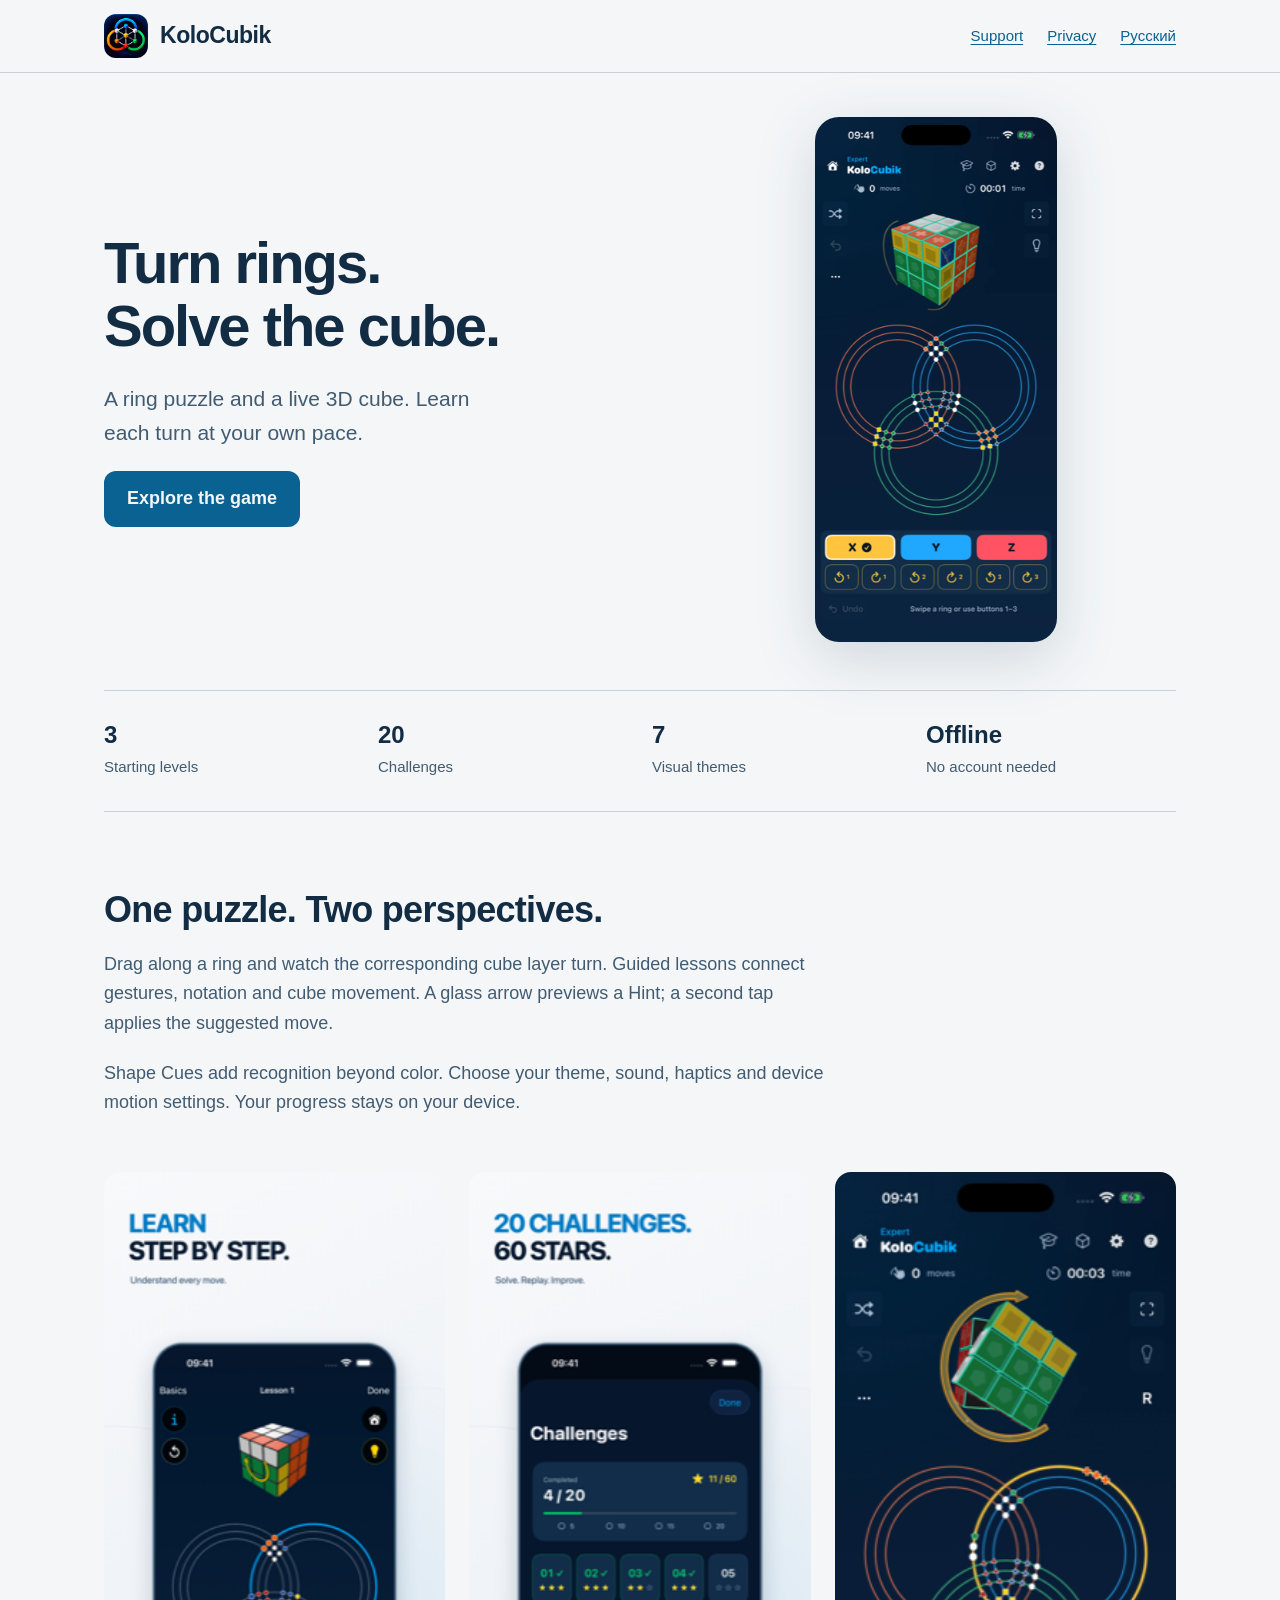
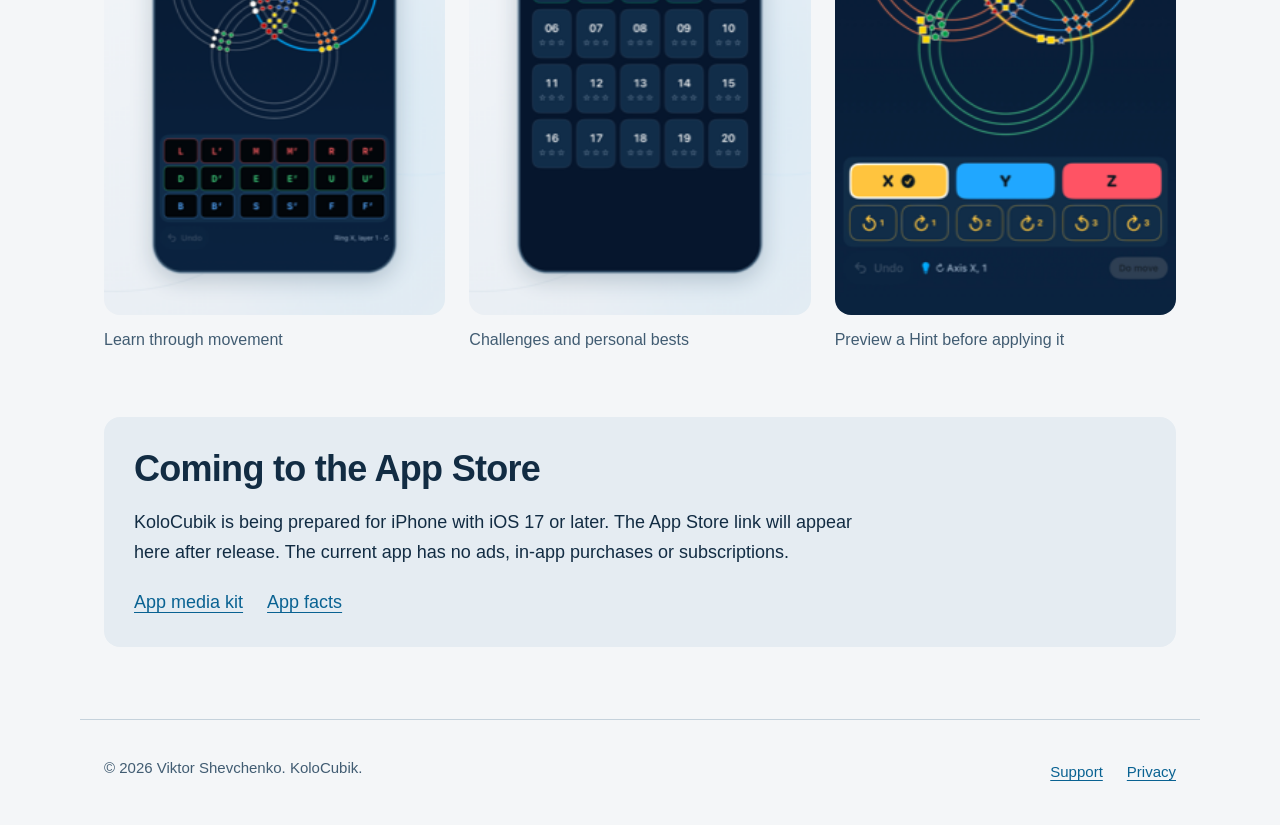
==== index.html @ f6a45437 "Publish bilingual KoloCubik product, support and privacy website" ====
<!doctype html><html lang="en"><head><meta charset="utf-8"><meta name="viewport" content="width=device-width,initial-scale=1"><meta name="description" content="A ring puzzle and a live 3D cube. Learn each turn at your own pace."><meta property="og:title" content="KoloCubik"><meta property="og:description" content="A ring puzzle and a live 3D cube. Learn each turn at your own pace."><meta property="og:image" content="https://victorshev1989-lab.github.io/KoloCubik-site/assets/app-icon.png"><meta property="og:type" content="website"><link rel="canonical" href="https://victorshev1989-lab.github.io/KoloCubik-site/"><title>KoloCubik | Turn rings. Solve the cube.</title><link rel="icon" href="assets/app-icon.png"><link rel="stylesheet" href="site.css"></head><body><a class="skip" href="#content">Skip to content</a><header><div class="top"><a class="brand" href="index.html"><img src="assets/app-icon.png" alt="" width="44" height="44">KoloCubik</a><nav aria-label="Navigation"><a href="support.html">Support</a><a href="privacy.html">Privacy</a><a href="ru/index.html" lang="ru">Русский</a></nav></div></header><main class="landing" id="content"><section class="hero"><div><h1>Turn rings. Solve the cube.</h1><p>A ring puzzle and a live 3D cube. Learn each turn at your own pace.</p><a class="button" href="#explore">Explore the game</a></div><figure><img src="assets/game.png" width="660" height="1434" fetchpriority="high" alt="Actual gameplay showing the 3D cube and synchronized rings"></figure></section><section class="overview" aria-label="App highlights"><p><strong>3</strong>Starting levels</p><p><strong>20</strong>Challenges</p><p><strong>7</strong>Visual themes</p><p><strong>Offline</strong>No account needed</p></section><section class="story" id="explore"><h2>One puzzle. Two perspectives.</h2><p>Drag along a ring and watch the corresponding cube layer turn. Guided lessons connect gestures, notation and cube movement. A glass arrow previews a Hint; a second tap applies the suggested move.</p><p>Shape Cues add recognition beyond color. Choose your theme, sound, haptics and device motion settings. Your progress stays on your device.</p></section><section class="gallery" aria-label="App screenshots"><figure><img src="assets/learn.png" loading="lazy" width="520" height="1130" alt="Learn through movement"><figcaption>Learn through movement</figcaption></figure><figure><img src="assets/challenges.png" loading="lazy" width="520" height="1130" alt="Challenges and personal bests"><figcaption>Challenges and personal bests</figcaption></figure><figure><img src="assets/themes.png" loading="lazy" width="520" height="1130" alt="Preview a Hint before applying it"><figcaption>Preview a Hint before applying it</figcaption></figure></section><section class="release"><h2>Coming to the App Store</h2><p>KoloCubik is being prepared for iPhone with iOS 17 or later. The App Store link will appear here after release. The current app has no ads, in-app purchases or subscriptions.</p><div class="downloads"><a href="media/KoloCubik-AppStore-Materials.zip" download>App media kit</a><a href="media/FACTS.txt">App facts</a></div></section></main><footer><p>© 2026 Viktor Shevchenko. KoloCubik.</p><div class="footer-links"><a href="support.html">Support</a><a href="privacy.html">Privacy</a></div></footer></body></html>
---- site.css ----
:root{color-scheme:light dark;--paper:#f4f6f8;--ink:#122c43;--muted:#415c72;--blue:#096292;--line:#c5d2dc;--panel:#e5ecf2}*{box-sizing:border-box}body{margin:0;background:var(--paper);color:var(--ink);font:18px/1.65 -apple-system,BlinkMacSystemFont,"Segoe UI",sans-serif}a{color:var(--blue);text-underline-offset:.22em;overflow-wrap:anywhere}a:hover{text-decoration-thickness:2px}a:focus-visible,summary:focus-visible{outline:3px solid var(--blue);outline-offset:5px}.skip{position:absolute;top:-100px;left:24px;background:var(--paper);padding:12px;z-index:2}.skip:focus{top:12px}header{border-bottom:1px solid var(--line)}.top{max-width:1120px;margin:auto;padding:12px 24px;display:flex;align-items:center;justify-content:space-between;gap:16px;min-height:72px}.brand{display:flex;align-items:center;gap:12px;text-decoration:none;color:var(--ink);font-size:23px;font-weight:650;letter-spacing:-.02em}.brand img{width:44px;height:44px;border-radius:12px}nav{display:flex;gap:24px;flex-wrap:wrap}nav a{min-height:44px;display:inline-flex;align-items:center;font-size:15px}main{max-width:820px;padding:56px 24px 72px;margin:auto}.landing{max-width:1120px;padding-top:0}h1{font-size:clamp(36px,5.5vw,58px);line-height:1.08;letter-spacing:-.035em;margin:0 0 24px;text-wrap:balance}h2{font-size:clamp(27px,3vw,36px);line-height:1.2;letter-spacing:-.02em;margin:42px 0 18px}h3{font-size:23px;line-height:1.25}p{margin:12px 0 20px}.intro{font-size:21px;line-height:1.5;color:var(--muted)}.meta{color:var(--muted);font-size:16px}.contact{padding:24px 0;border-block:1px solid var(--line)}.contact h2{margin-top:0}details{border-bottom:1px solid var(--line);padding:16px 0}summary{cursor:pointer;font-size:20px;font-weight:600;min-height:44px}details p{color:var(--muted)}.hero{min-height:610px;display:grid;grid-template-columns:1.1fr 1fr;align-items:center;gap:64px;padding:44px 0 48px}.hero p{max-width:400px;font-size:21px;color:var(--muted)}.hero figure{margin:0;display:flex;justify-content:center}.hero img{height:auto;width:242px;max-height:525px;object-fit:contain;border-radius:24px;filter:drop-shadow(0 16px 28px #1c40552b)}.button{display:inline-flex;align-items:center;justify-content:center;background:var(--blue);color:#f4f6f8;text-decoration:none;padding:13px 23px;min-height:48px;border-radius:12px;font-weight:600;white-space:nowrap}.button:active{transform:translateY(1px)}.overview{display:grid;grid-template-columns:repeat(4,1fr);gap:24px;padding:24px 0 32px;border-block:1px solid var(--line)}.overview p{margin:0;font-size:15px;color:var(--muted)}.overview strong{font-size:24px;display:block;color:var(--ink)}.story{max-width:720px;padding:34px 0}.story p{color:var(--muted)}.gallery{display:grid;grid-template-columns:repeat(3,1fr);gap:24px}.gallery figure{margin:0}.gallery img{width:100%;height:auto;border-radius:16px;display:block}.gallery figcaption{font-size:16px;color:var(--muted);margin:12px 0}.release{margin-top:52px;padding:30px;background:var(--panel);border-radius:16px}.release h2{margin-top:0}.release p{max-width:720px}.downloads{display:flex;gap:24px;flex-wrap:wrap}footer{max-width:1120px;margin:auto;border-top:1px solid var(--line);padding:24px;display:flex;justify-content:space-between;gap:20px;flex-wrap:wrap;font-size:15px;color:var(--muted)}footer a{min-height:44px;display:inline-flex;align-items:center}.footer-links{display:flex;gap:24px}@media(prefers-color-scheme:dark){:root{--paper:#0b1a2a;--ink:#e8f0f5;--muted:#b2c4d2;--blue:#79caff;--line:#345065;--panel:#172c3e}.button{color:#102d43}.hero img{filter:drop-shadow(0 16px 28px #020c1766)}}@media(max-width:767px){.top{padding:12px 20px;flex-wrap:wrap;gap:8px}.brand{font-size:21px}nav{gap:18px}main{padding:36px 20px 48px}.landing{padding-top:0}.hero{min-height:auto;grid-template-columns:1fr;gap:28px;padding-top:36px}.hero img{width:200px;max-height:none}.hero p{font-size:19px}.overview{grid-template-columns:1fr 1fr;gap:18px}.gallery{grid-template-columns:1fr;max-width:380px;margin:auto;gap:28px}.release{padding:24px}.intro{font-size:19px}footer{padding:24px 20px}.contact a{overflow-wrap:anywhere}}@media(prefers-reduced-motion:reduce){*{scroll-behavior:auto!important;transition:none!important;animation:none!important}}@media print{header,footer,.skip{display:none}body{background:white;color:black}main{padding:0;max-width:none}}
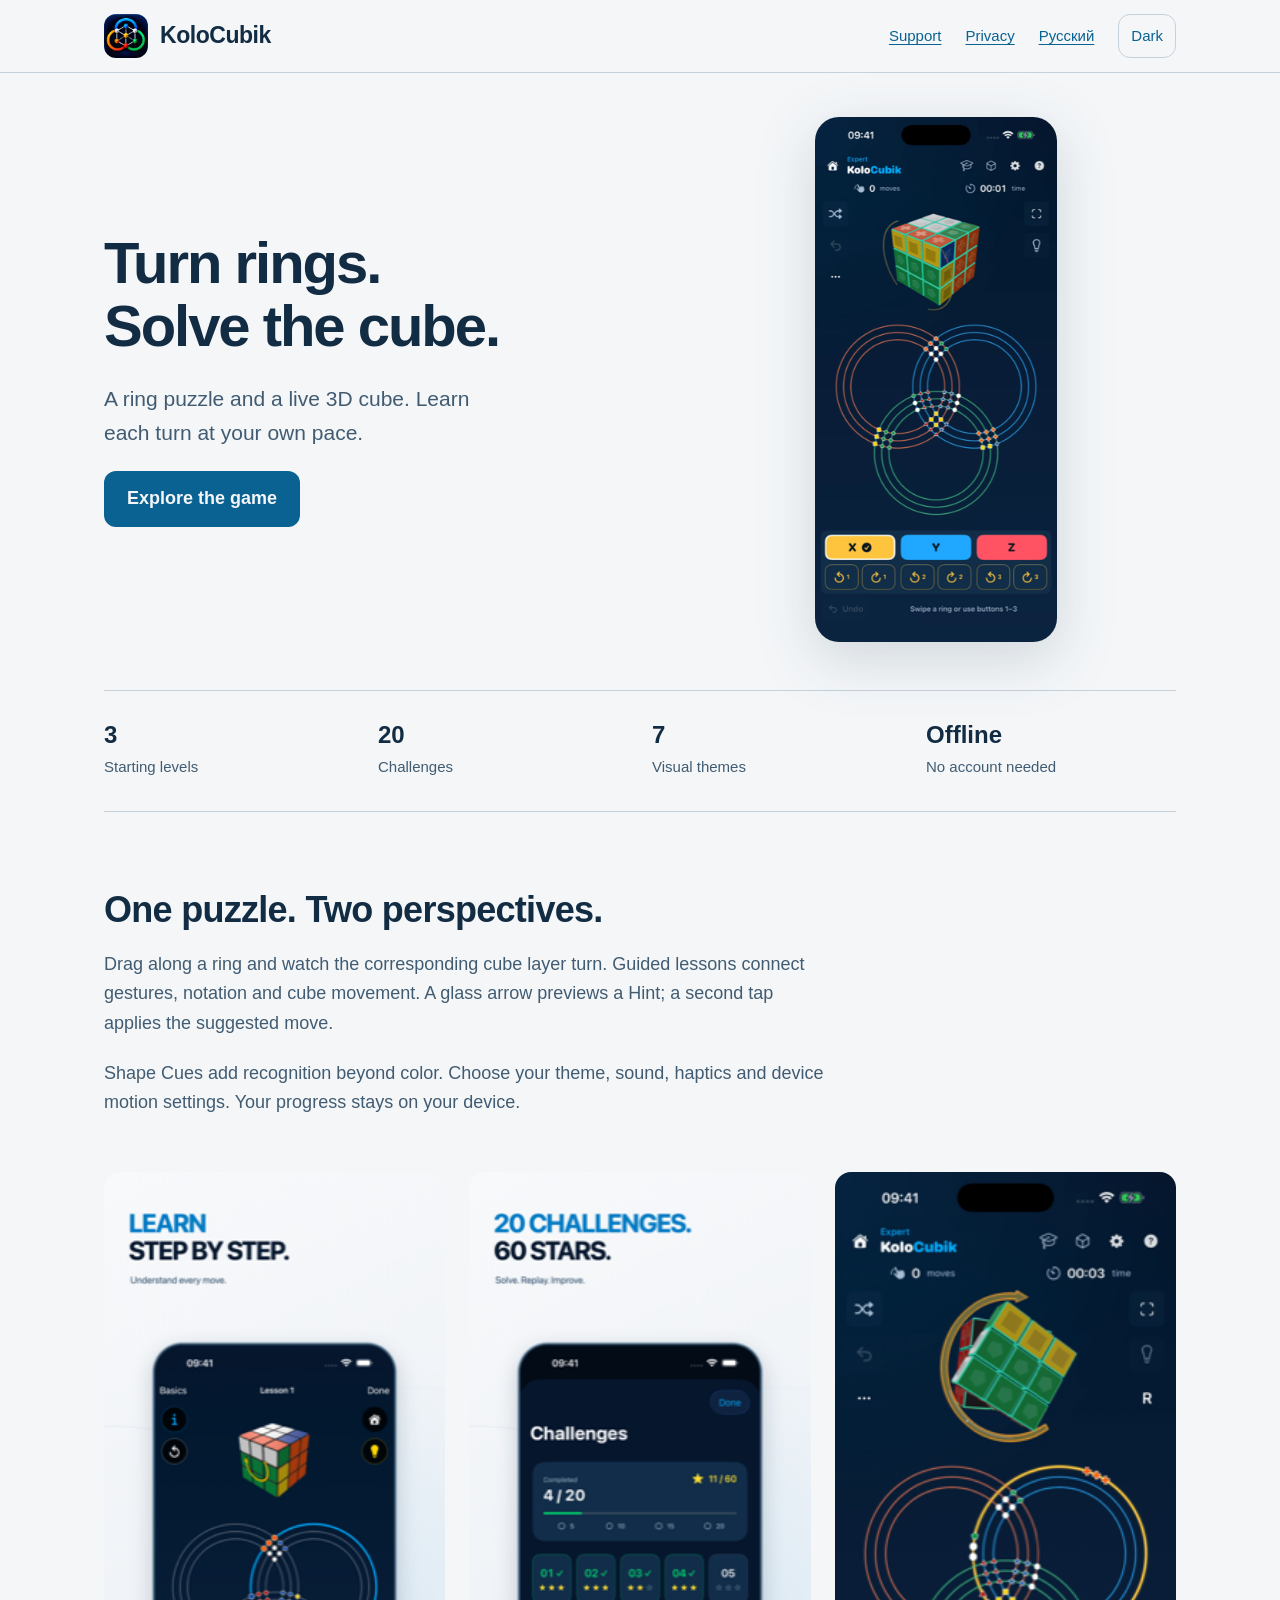
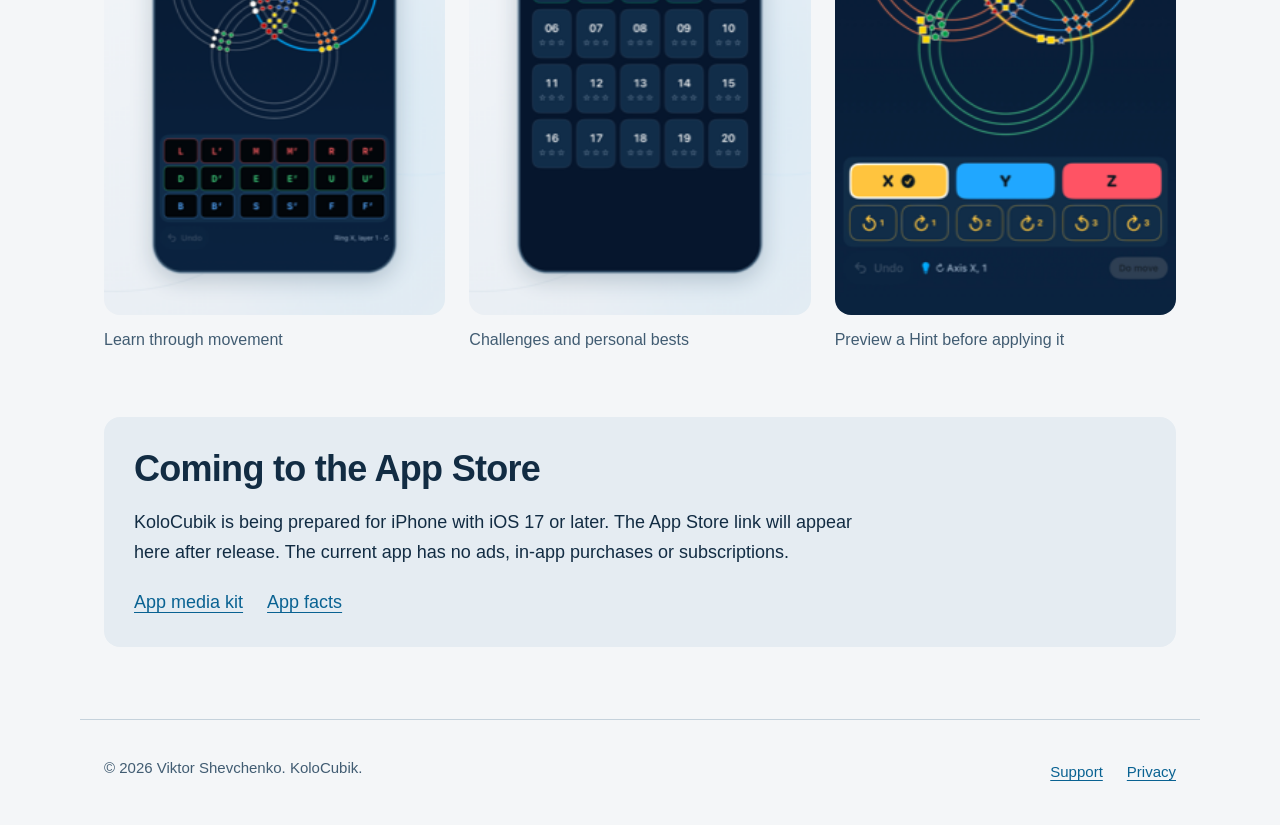
==== commit 28787e8a: "Add public media kit and verify mobile and theme presentation" ====
--- a/index.html
+++ b/index.html
@@ -1 +1 @@
-<!doctype html><html lang="en"><head><meta charset="utf-8"><meta name="viewport" content="width=device-width,initial-scale=1"><meta name="description" content="A ring puzzle and a live 3D cube. Learn each turn at your own pace."><meta property="og:title" content="KoloCubik"><meta property="og:description" content="A ring puzzle and a live 3D cube. Learn each turn at your own pace."><meta property="og:image" content="https://victorshev1989-lab.github.io/KoloCubik-site/assets/app-icon.png"><meta property="og:type" content="website"><link rel="canonical" href="https://victorshev1989-lab.github.io/KoloCubik-site/"><title>KoloCubik | Turn rings. Solve the cube.</title><link rel="icon" href="assets/app-icon.png"><link rel="stylesheet" href="site.css"></head><body><a class="skip" href="#content">Skip to content</a><header><div class="top"><a class="brand" href="index.html"><img src="assets/app-icon.png" alt="" width="44" height="44">KoloCubik</a><nav aria-label="Navigation"><a href="support.html">Support</a><a href="privacy.html">Privacy</a><a href="ru/index.html" lang="ru">Русский</a></nav></div></header><main class="landing" id="content"><section class="hero"><div><h1>Turn rings. Solve the cube.</h1><p>A ring puzzle and a live 3D cube. Learn each turn at your own pace.</p><a class="button" href="#explore">Explore the game</a></div><figure><img src="assets/game.png" width="660" height="1434" fetchpriority="high" alt="Actual gameplay showing the 3D cube and synchronized rings"></figure></section><section class="overview" aria-label="App highlights"><p><strong>3</strong>Starting levels</p><p><strong>20</strong>Challenges</p><p><strong>7</strong>Visual themes</p><p><strong>Offline</strong>No account needed</p></section><section class="story" id="explore"><h2>One puzzle. Two perspectives.</h2><p>Drag along a ring and watch the corresponding cube layer turn. Guided lessons connect gestures, notation and cube movement. A glass arrow previews a Hint; a second tap applies the suggested move.</p><p>Shape Cues add recognition beyond color. Choose your theme, sound, haptics and device motion settings. Your progress stays on your device.</p></section><section class="gallery" aria-label="App screenshots"><figure><img src="assets/learn.png" loading="lazy" width="520" height="1130" alt="Learn through movement"><figcaption>Learn through movement</figcaption></figure><figure><img src="assets/challenges.png" loading="lazy" width="520" height="1130" alt="Challenges and personal bests"><figcaption>Challenges and personal bests</figcaption></figure><figure><img src="assets/themes.png" loading="lazy" width="520" height="1130" alt="Preview a Hint before applying it"><figcaption>Preview a Hint before applying it</figcaption></figure></section><section class="release"><h2>Coming to the App Store</h2><p>KoloCubik is being prepared for iPhone with iOS 17 or later. The App Store link will appear here after release. The current app has no ads, in-app purchases or subscriptions.</p><div class="downloads"><a href="media/KoloCubik-AppStore-Materials.zip" download>App media kit</a><a href="media/FACTS.txt">App facts</a></div></section></main><footer><p>© 2026 Viktor Shevchenko. KoloCubik.</p><div class="footer-links"><a href="support.html">Support</a><a href="privacy.html">Privacy</a></div></footer></body></html>+<!doctype html><html lang="en"><head><meta charset="utf-8"><meta name="viewport" content="width=device-width,initial-scale=1"><meta name="description" content="A ring puzzle and a live 3D cube. Learn each turn at your own pace."><meta property="og:title" content="KoloCubik"><meta property="og:description" content="A ring puzzle and a live 3D cube. Learn each turn at your own pace."><meta property="og:image" content="https://victorshev1989-lab.github.io/KoloCubik-site/assets/app-icon.png"><meta property="og:type" content="website"><link rel="canonical" href="https://victorshev1989-lab.github.io/KoloCubik-site/"><title>KoloCubik | Turn rings. Solve the cube.</title><link rel="icon" href="assets/app-icon.png"><link rel="stylesheet" href="site.css?v=20261010b"></head><body><a class="skip" href="#content">Skip to content</a><header><div class="top"><a class="brand" href="index.html"><img src="assets/app-icon.png" alt="" width="44" height="44">KoloCubik</a><nav aria-label="Navigation"><a href="support.html">Support</a><a href="privacy.html">Privacy</a><a href="ru/index.html" lang="ru">Русский</a><button class="appearance" type="button" aria-label="Switch light or dark appearance">Dark</button></nav></div></header><main class="landing" id="content"><section class="hero"><div><h1>Turn rings. Solve the cube.</h1><p>A ring puzzle and a live 3D cube. Learn each turn at your own pace.</p><a class="button" href="#explore">Explore the game</a></div><figure><img src="assets/game.png?v=20261010b" width="660" height="1434" fetchpriority="high" alt="Actual gameplay showing the 3D cube and synchronized rings"></figure></section><section class="overview" aria-label="App highlights"><p><strong>3</strong>Starting levels</p><p><strong>20</strong>Challenges</p><p><strong>7</strong>Visual themes</p><p><strong>Offline</strong>No account needed</p></section><section class="story" id="explore"><h2>One puzzle. Two perspectives.</h2><p>Drag along a ring and watch the corresponding cube layer turn. Guided lessons connect gestures, notation and cube movement. A glass arrow previews a Hint; a second tap applies the suggested move.</p><p>Shape Cues add recognition beyond color. Choose your theme, sound, haptics and device motion settings. Your progress stays on your device.</p></section><section class="gallery" aria-label="App screenshots"><figure><img src="assets/learn.png" loading="lazy" width="520" height="1130" alt="Learn through movement"><figcaption>Learn through movement</figcaption></figure><figure><img src="assets/challenges.png" loading="lazy" width="520" height="1130" alt="Challenges and personal bests"><figcaption>Challenges and personal bests</figcaption></figure><figure><img src="assets/themes.png?v=20261010b" loading="lazy" width="520" height="1130" alt="Preview a Hint before applying it"><figcaption>Preview a Hint before applying it</figcaption></figure></section><section class="release"><h2>Coming to the App Store</h2><p>KoloCubik is being prepared for iPhone with iOS 17 or later. The App Store link will appear here after release. The current app has no ads, in-app purchases or subscriptions.</p><div class="downloads"><a href="media/KoloCubik-AppStore-Materials.zip" download>App media kit</a><a href="media/FACTS.txt">App facts</a></div></section></main><footer><p>© 2026 Viktor Shevchenko. KoloCubik.</p><div class="footer-links"><a href="support.html">Support</a><a href="privacy.html">Privacy</a></div></footer><script src="appearance.js?v=20261010b" defer></script></body></html>
--- a/site.css
+++ b/site.css
@@ -1,2 +1,4 @@
 
-:root{color-scheme:light dark;--paper:#f4f6f8;--ink:#122c43;--muted:#415c72;--blue:#096292;--line:#c5d2dc;--panel:#e5ecf2}*{box-sizing:border-box}body{margin:0;background:var(--paper);color:var(--ink);font:18px/1.65 -apple-system,BlinkMacSystemFont,"Segoe UI",sans-serif}a{color:var(--blue);text-underline-offset:.22em;overflow-wrap:anywhere}a:hover{text-decoration-thickness:2px}a:focus-visible,summary:focus-visible{outline:3px solid var(--blue);outline-offset:5px}.skip{position:absolute;top:-100px;left:24px;background:var(--paper);padding:12px;z-index:2}.skip:focus{top:12px}header{border-bottom:1px solid var(--line)}.top{max-width:1120px;margin:auto;padding:12px 24px;display:flex;align-items:center;justify-content:space-between;gap:16px;min-height:72px}.brand{display:flex;align-items:center;gap:12px;text-decoration:none;color:var(--ink);font-size:23px;font-weight:650;letter-spacing:-.02em}.brand img{width:44px;height:44px;border-radius:12px}nav{display:flex;gap:24px;flex-wrap:wrap}nav a{min-height:44px;display:inline-flex;align-items:center;font-size:15px}main{max-width:820px;padding:56px 24px 72px;margin:auto}.landing{max-width:1120px;padding-top:0}h1{font-size:clamp(36px,5.5vw,58px);line-height:1.08;letter-spacing:-.035em;margin:0 0 24px;text-wrap:balance}h2{font-size:clamp(27px,3vw,36px);line-height:1.2;letter-spacing:-.02em;margin:42px 0 18px}h3{font-size:23px;line-height:1.25}p{margin:12px 0 20px}.intro{font-size:21px;line-height:1.5;color:var(--muted)}.meta{color:var(--muted);font-size:16px}.contact{padding:24px 0;border-block:1px solid var(--line)}.contact h2{margin-top:0}details{border-bottom:1px solid var(--line);padding:16px 0}summary{cursor:pointer;font-size:20px;font-weight:600;min-height:44px}details p{color:var(--muted)}.hero{min-height:610px;display:grid;grid-template-columns:1.1fr 1fr;align-items:center;gap:64px;padding:44px 0 48px}.hero p{max-width:400px;font-size:21px;color:var(--muted)}.hero figure{margin:0;display:flex;justify-content:center}.hero img{height:auto;width:242px;max-height:525px;object-fit:contain;border-radius:24px;filter:drop-shadow(0 16px 28px #1c40552b)}.button{display:inline-flex;align-items:center;justify-content:center;background:var(--blue);color:#f4f6f8;text-decoration:none;padding:13px 23px;min-height:48px;border-radius:12px;font-weight:600;white-space:nowrap}.button:active{transform:translateY(1px)}.overview{display:grid;grid-template-columns:repeat(4,1fr);gap:24px;padding:24px 0 32px;border-block:1px solid var(--line)}.overview p{margin:0;font-size:15px;color:var(--muted)}.overview strong{font-size:24px;display:block;color:var(--ink)}.story{max-width:720px;padding:34px 0}.story p{color:var(--muted)}.gallery{display:grid;grid-template-columns:repeat(3,1fr);gap:24px}.gallery figure{margin:0}.gallery img{width:100%;height:auto;border-radius:16px;display:block}.gallery figcaption{font-size:16px;color:var(--muted);margin:12px 0}.release{margin-top:52px;padding:30px;background:var(--panel);border-radius:16px}.release h2{margin-top:0}.release p{max-width:720px}.downloads{display:flex;gap:24px;flex-wrap:wrap}footer{max-width:1120px;margin:auto;border-top:1px solid var(--line);padding:24px;display:flex;justify-content:space-between;gap:20px;flex-wrap:wrap;font-size:15px;color:var(--muted)}footer a{min-height:44px;display:inline-flex;align-items:center}.footer-links{display:flex;gap:24px}@media(prefers-color-scheme:dark){:root{--paper:#0b1a2a;--ink:#e8f0f5;--muted:#b2c4d2;--blue:#79caff;--line:#345065;--panel:#172c3e}.button{color:#102d43}.hero img{filter:drop-shadow(0 16px 28px #020c1766)}}@media(max-width:767px){.top{padding:12px 20px;flex-wrap:wrap;gap:8px}.brand{font-size:21px}nav{gap:18px}main{padding:36px 20px 48px}.landing{padding-top:0}.hero{min-height:auto;grid-template-columns:1fr;gap:28px;padding-top:36px}.hero img{width:200px;max-height:none}.hero p{font-size:19px}.overview{grid-template-columns:1fr 1fr;gap:18px}.gallery{grid-template-columns:1fr;max-width:380px;margin:auto;gap:28px}.release{padding:24px}.intro{font-size:19px}footer{padding:24px 20px}.contact a{overflow-wrap:anywhere}}@media(prefers-reduced-motion:reduce){*{scroll-behavior:auto!important;transition:none!important;animation:none!important}}@media print{header,footer,.skip{display:none}body{background:white;color:black}main{padding:0;max-width:none}}
+:root{color-scheme:light dark;--paper:#f4f6f8;--ink:#122c43;--muted:#415c72;--blue:#096292;--line:#c5d2dc;--panel:#e5ecf2}*{box-sizing:border-box}body{margin:0;background:var(--paper);color:var(--ink);font:18px/1.65 -apple-system,BlinkMacSystemFont,"Segoe UI",sans-serif}a{color:var(--blue);text-underline-offset:.22em;overflow-wrap:anywhere}a:hover{text-decoration-thickness:2px}a:focus-visible,summary:focus-visible{outline:3px solid var(--blue);outline-offset:5px}.skip{position:absolute;top:-100px;left:24px;background:var(--paper);padding:12px;z-index:2}.skip:focus{top:12px}header{border-bottom:1px solid var(--line)}.top{max-width:1120px;margin:auto;padding:12px 24px;display:flex;align-items:center;justify-content:space-between;gap:16px;min-height:72px}.brand{display:flex;align-items:center;gap:12px;text-decoration:none;color:var(--ink);font-size:23px;font-weight:650;letter-spacing:-.02em}.brand img{width:44px;height:44px;border-radius:12px}nav{display:flex;gap:24px;flex-wrap:wrap}nav a{min-height:44px;display:inline-flex;align-items:center;font-size:15px}main{max-width:820px;padding:56px 24px 72px;margin:auto}.landing{max-width:1120px;padding-top:0}h1{font-size:clamp(36px,5.5vw,58px);line-height:1.08;letter-spacing:-.035em;margin:0 0 24px;text-wrap:balance}h2{font-size:clamp(27px,3vw,36px);line-height:1.2;letter-spacing:-.02em;margin:42px 0 18px}h3{font-size:23px;line-height:1.25}p{margin:12px 0 20px}.intro{font-size:21px;line-height:1.5;color:var(--muted)}.meta{color:var(--muted);font-size:16px}.contact{padding:24px 0;border-block:1px solid var(--line)}.contact h2{margin-top:0}details{border-bottom:1px solid var(--line);padding:16px 0}summary{cursor:pointer;font-size:20px;font-weight:600;min-height:44px}details p{color:var(--muted)}.hero{min-height:610px;display:grid;grid-template-columns:1.1fr 1fr;align-items:center;gap:64px;padding:44px 0 48px}.hero p{max-width:400px;font-size:21px;color:var(--muted)}.hero figure{margin:0;display:flex;justify-content:center}.hero img{height:auto;width:242px;max-height:525px;object-fit:contain;border-radius:24px;filter:drop-shadow(0 16px 28px #1c40552b)}.button{display:inline-flex;align-items:center;justify-content:center;background:var(--blue);color:#f4f6f8;text-decoration:none;padding:13px 23px;min-height:48px;border-radius:12px;font-weight:600;white-space:nowrap}.button:active{transform:translateY(1px)}.overview{display:grid;grid-template-columns:repeat(4,1fr);gap:24px;padding:24px 0 32px;border-block:1px solid var(--line)}.overview p{margin:0;font-size:15px;color:var(--muted)}.overview strong{font-size:24px;display:block;color:var(--ink)}.story{max-width:720px;padding:34px 0}.story p{color:var(--muted)}.gallery{display:grid;grid-template-columns:repeat(3,1fr);gap:24px}.gallery figure{margin:0}.gallery img{width:100%;height:auto;border-radius:16px;display:block}.gallery figcaption{font-size:16px;color:var(--muted);margin:12px 0}.release{margin-top:52px;padding:30px;background:var(--panel);border-radius:16px}.release h2{margin-top:0}.release p{max-width:720px}.downloads{display:flex;gap:24px;flex-wrap:wrap}footer{max-width:1120px;margin:auto;border-top:1px solid var(--line);padding:24px;display:flex;justify-content:space-between;gap:20px;flex-wrap:wrap;font-size:15px;color:var(--muted)}footer a{min-height:44px;display:inline-flex;align-items:center}.footer-links{display:flex;gap:24px}@media(prefers-color-scheme:dark){:root:not([data-theme="light"]){--paper:#0b1a2a;--ink:#e8f0f5;--muted:#b2c4d2;--blue:#79caff;--line:#345065;--panel:#172c3e}.button{color:#102d43}.hero img{filter:drop-shadow(0 16px 28px #020c1766)}}@media(max-width:767px){.top{padding:12px 20px;flex-wrap:wrap;gap:8px}.brand{font-size:21px}nav{gap:18px}main{padding:36px 20px 48px}.landing{padding-top:0}.hero{min-height:auto;grid-template-columns:1fr;gap:28px;padding-top:36px}.hero img{width:200px;max-height:none}.hero p{font-size:19px}.overview{grid-template-columns:1fr 1fr;gap:18px}.gallery{grid-template-columns:1fr;max-width:380px;margin:auto;gap:28px}.release{padding:24px}.intro{font-size:19px}footer{padding:24px 20px}.contact a{overflow-wrap:anywhere}}@media(prefers-reduced-motion:reduce){*{scroll-behavior:auto!important;transition:none!important;animation:none!important}}@media print{header,footer,.skip{display:none}body{background:white;color:black}main{padding:0;max-width:none}}
+
+:root[data-theme="dark"]{--paper:#0b1a2a;--ink:#e8f0f5;--muted:#b2c4d2;--blue:#79caff;--line:#345065;--panel:#172c3e}:root[data-theme="dark"] .button{color:#102d43}.appearance{font:inherit;font-size:15px;background:none;color:var(--blue);border:1px solid var(--line);border-radius:12px;padding:7px 12px;min-height:44px;cursor:pointer}.appearance:focus-visible{outline:3px solid var(--blue);outline-offset:4px}
